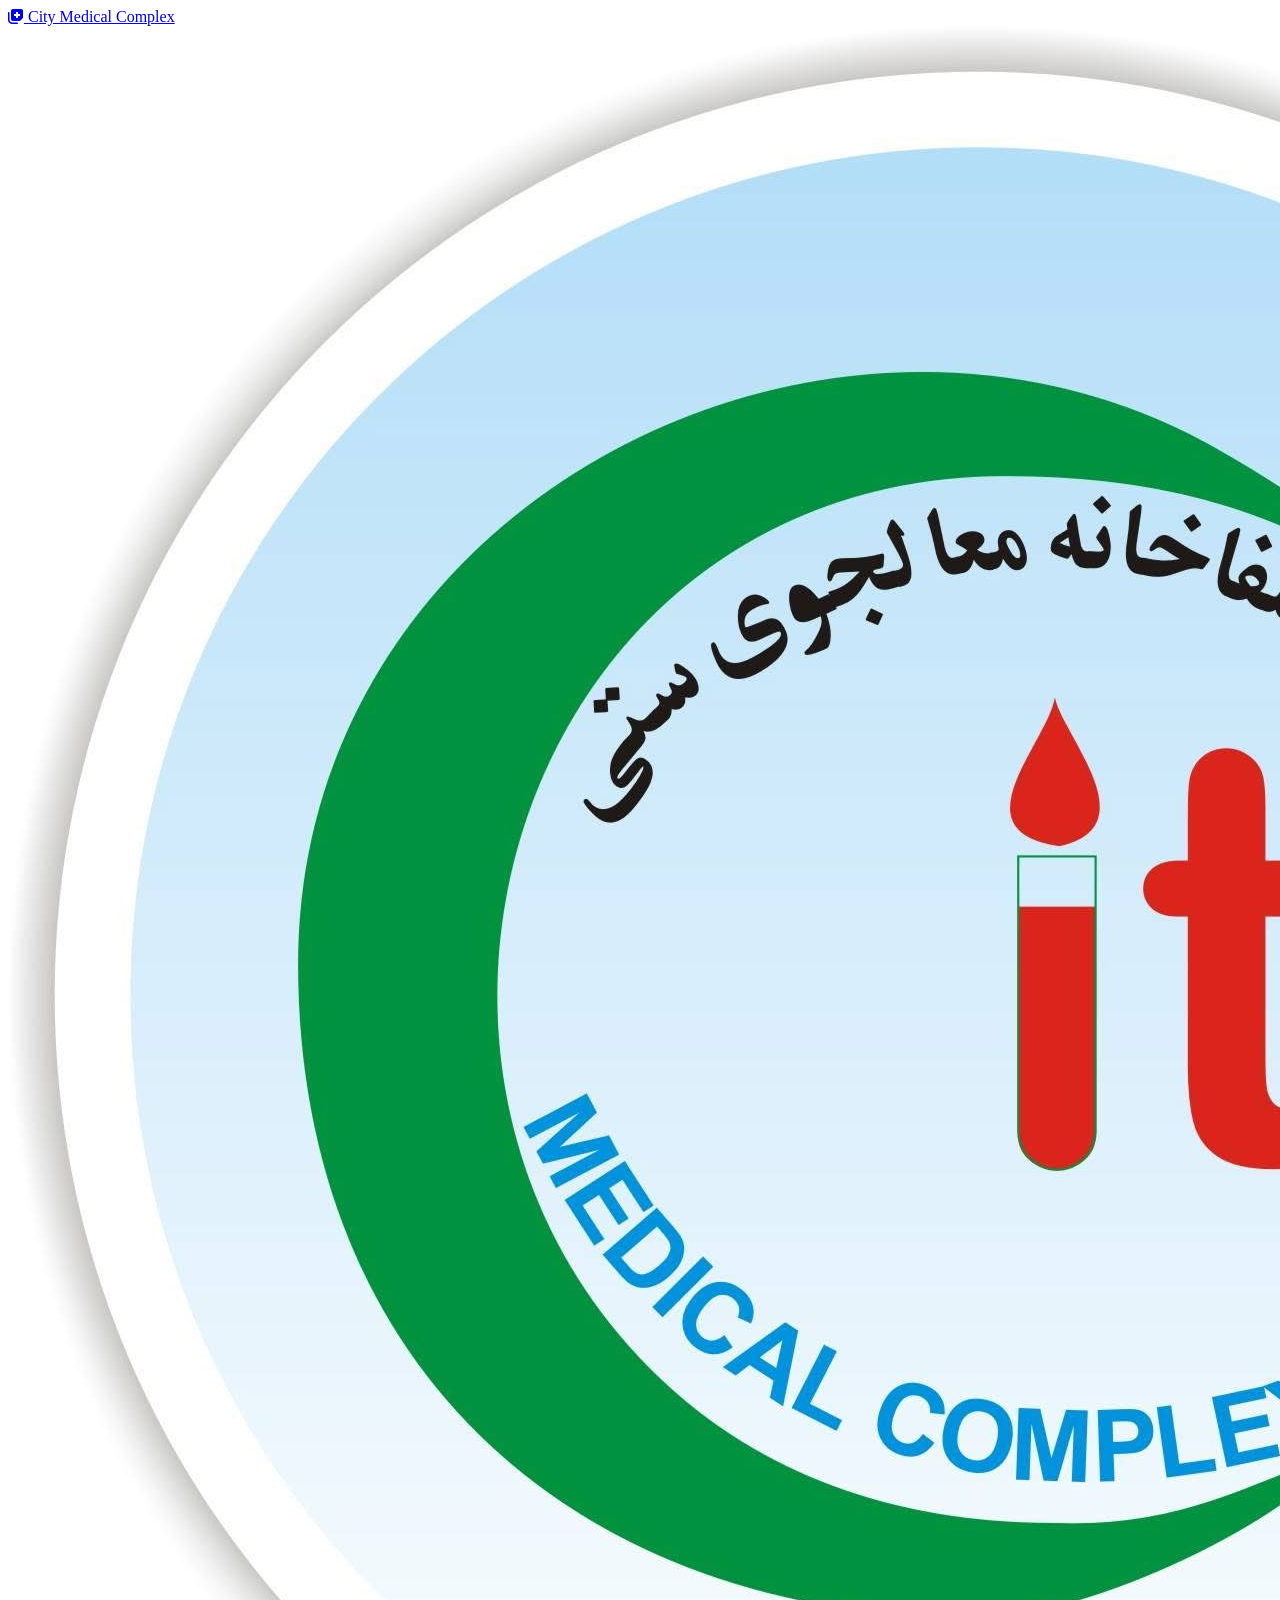
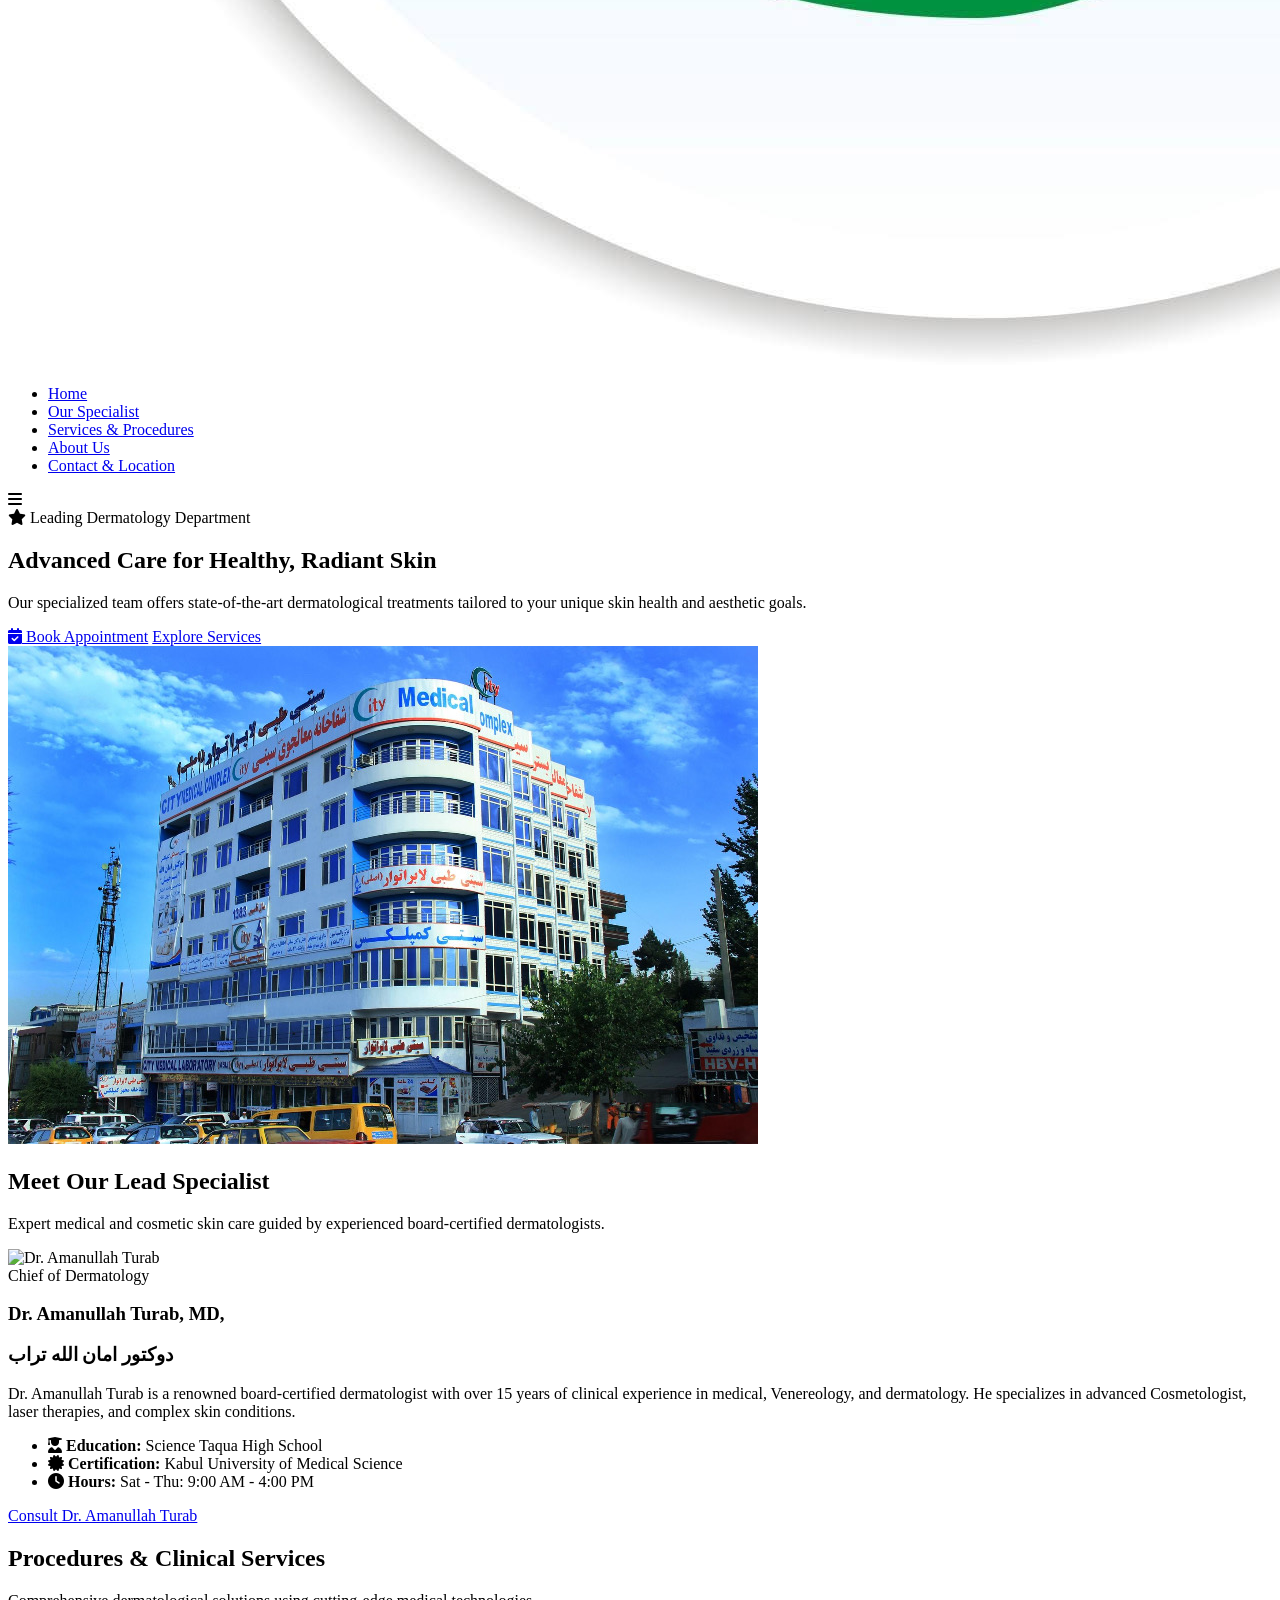
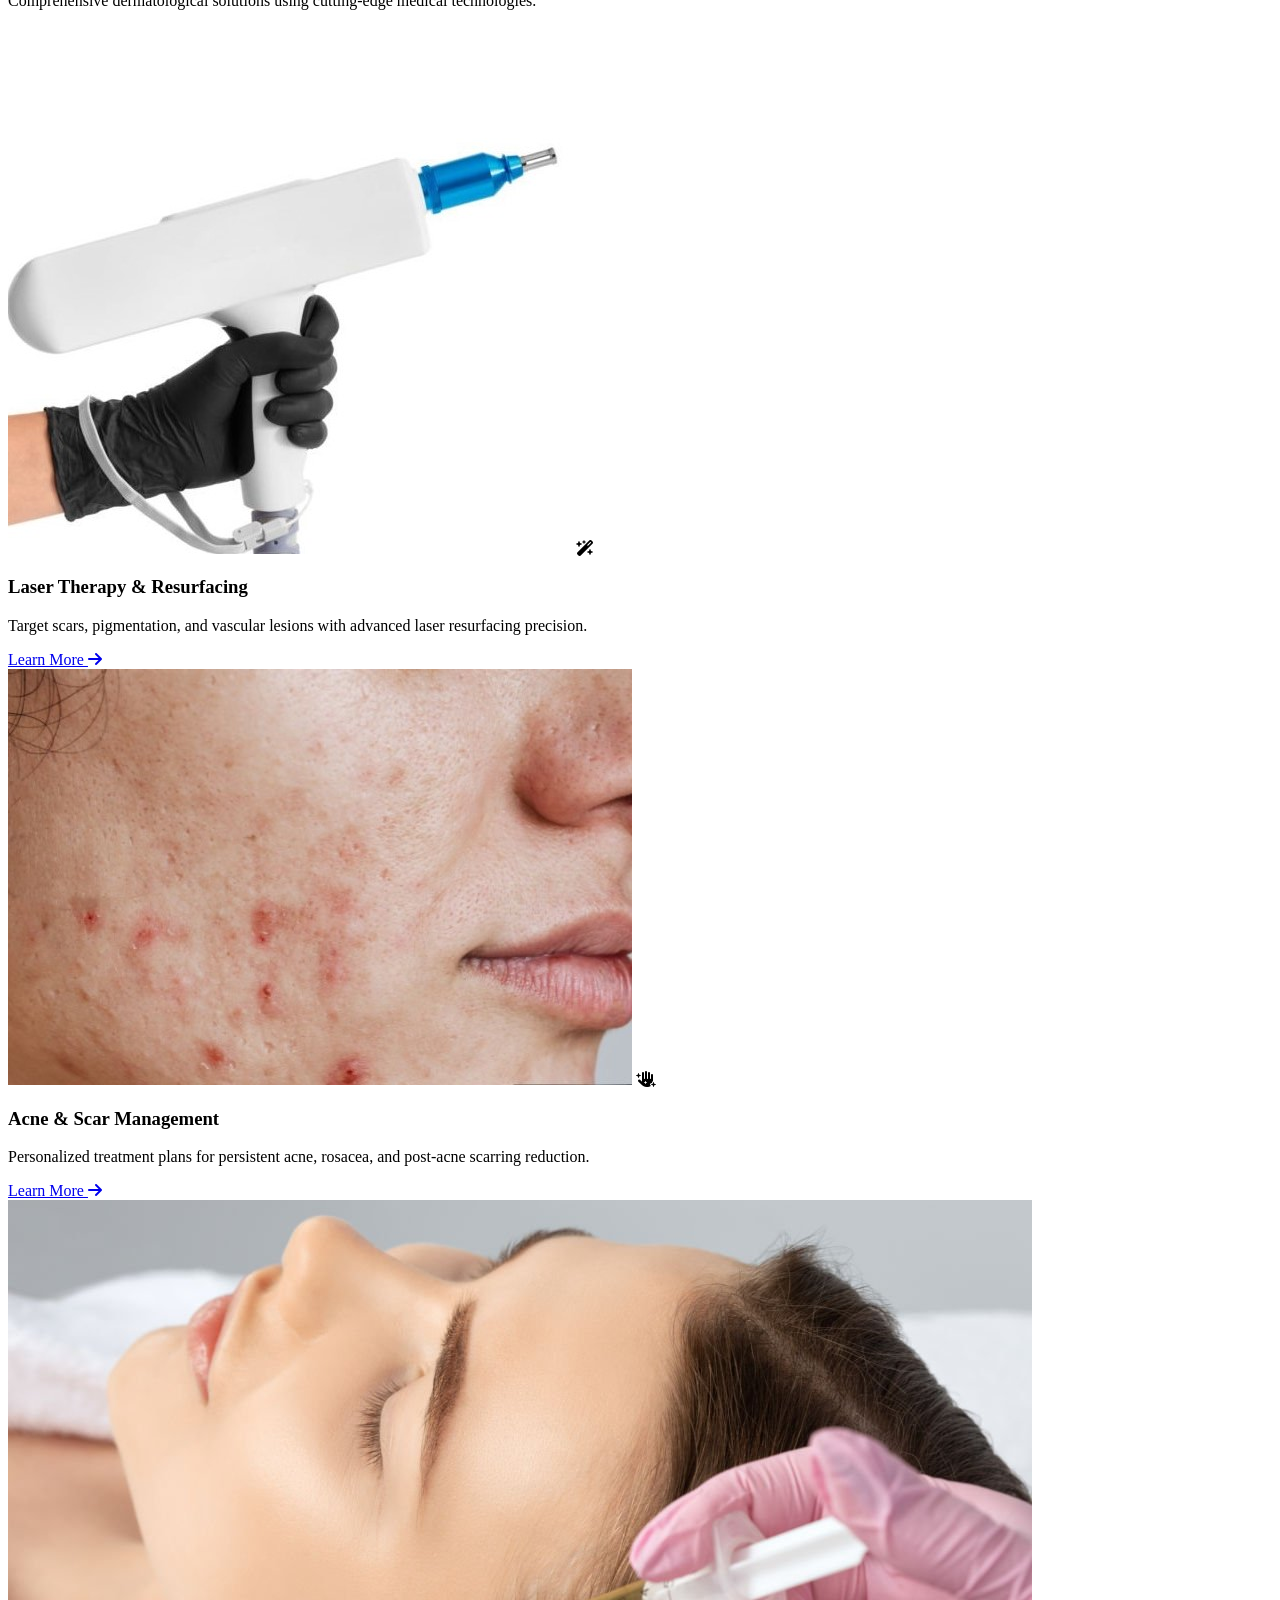
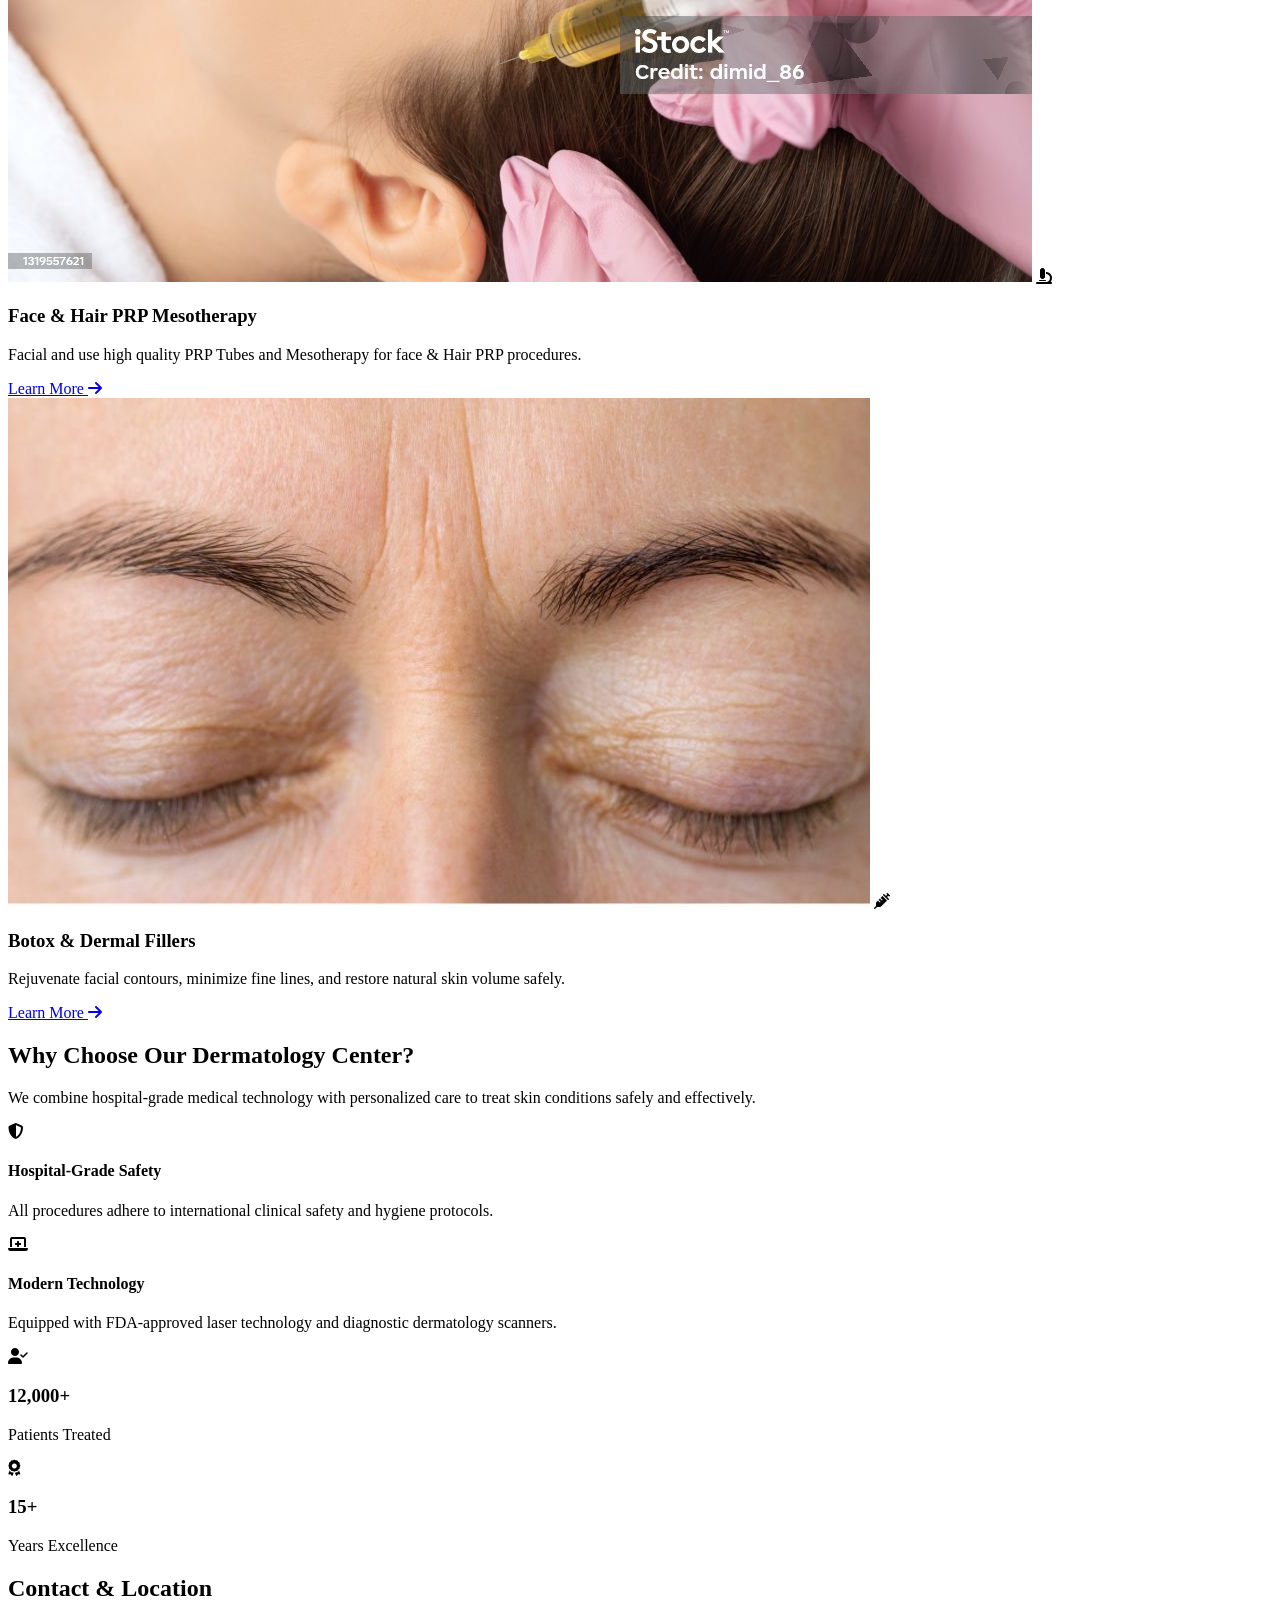
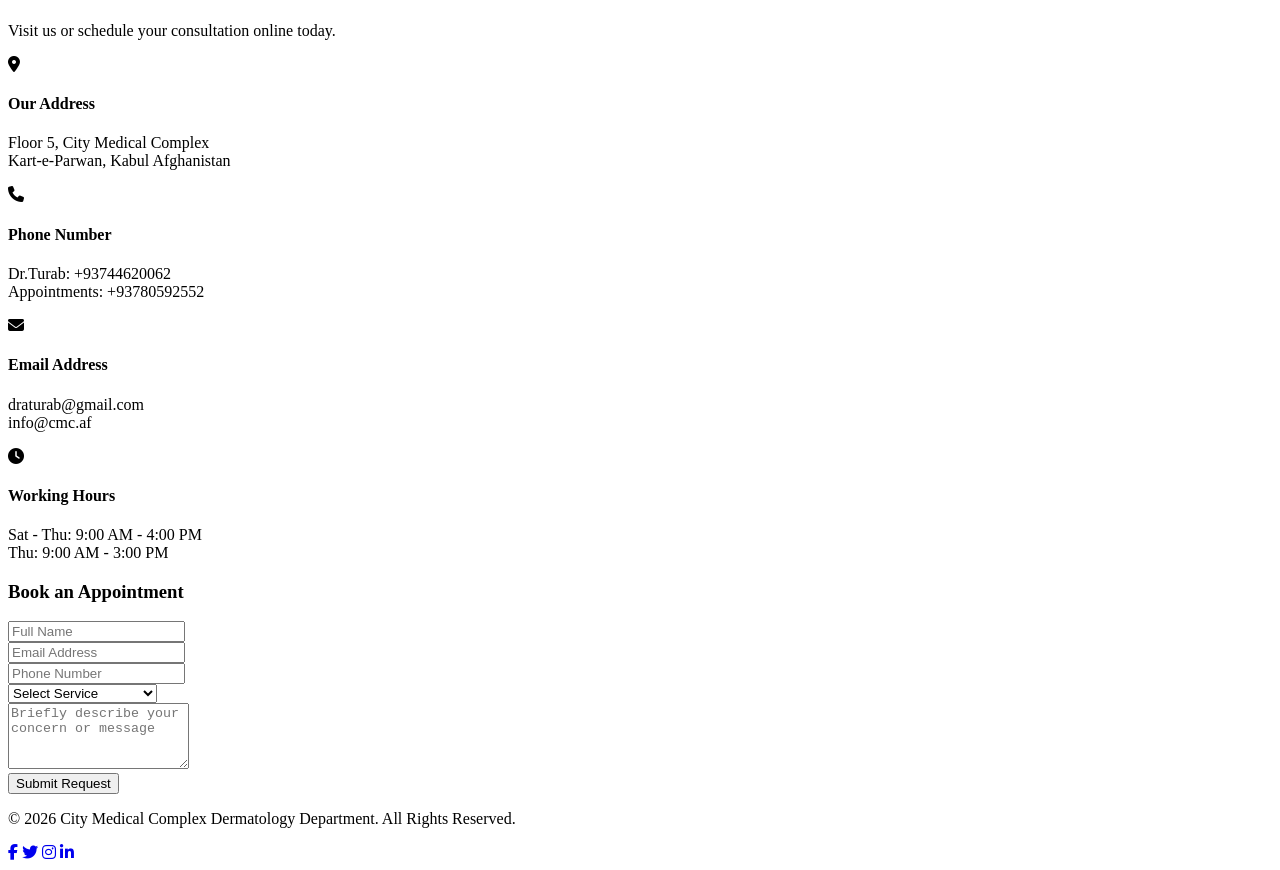
==== index.html @ 91db7a28 "Add files via upload" ====
<!DOCTYPE html>
<html lang="en">
<head>
    <meta charset="UTF-8">
    <meta name="viewport" content="width=device-width, initial-scale=1.0">
    <title>City Medical Complex Dermatology Department</title>
    <link rel="stylesheet" href="styles.css">
    <!-- FontAwesome Icons -->
    <link rel="stylesheet" href="https://cdnjs.cloudflare.com/ajax/libs/font-awesome/6.4.0/css/all.min.css">
</head>
<body>

    <!-- Header / Navigation -->
    <header class="header">
        <div class="container navbar">
            <a href="#home" class="logo">
                <i class="fa-solid fa-notes-medical"></i> City Medical <span>Complex</span>
            </a>
            <img class="logocity" src="IMG_6064.JPG" alt="City Medical Complex">
            <nav class="nav-menu" id="navMenu">
                <ul>
                    <li><a href="#home" class="active">Home</a></li>
                    <li><a href="#specialist">Our Specialist</a></li>
                    <li><a href="#services">Services & Procedures</a></li>
                    <li><a href="#about">About Us</a></li>
                    <li><a href="#contact">Contact & Location</a></li>
                </ul>
            </nav>
            <div class="hamburger" id="hamburger">
                <i class="fa-solid fa-bars"></i>
            </div>
        </div>
    </header>

    <!-- Home / Hero Section -->
    <section id="home" class="hero">
        <div class="container hero-container">
            <div class="hero-text">
                <span class="badge"><i class="fa-solid fa-star"></i> Leading Dermatology Department</span>
                <h1>Advanced Care for Healthy, Radiant Skin</h1>
                <p>Our specialized team offers state-of-the-art dermatological treatments tailored to your unique skin health and aesthetic goals.</p>
                <div class="hero-btns">
                    <a href="#contact" class="btn btn-primary"><i class="fa-solid fa-calendar-check"></i> Book Appointment</a>
                    <a href="#services" class="btn btn-secondary">Explore Services</a>
                </div>
            </div>
            <div class="hero-image">
                <img src="IMG_7577.JPG" alt="City Medical Complex">
            </div>
        </div>
    </section>

    <!-- Specialist Doctor Section -->
    <section id="specialist" class="specialist-section">
        <div class="container">
            <div class="section-title">
                <h2>Meet Our Lead Specialist</h2>
                <p>Expert medical and cosmetic skin care guided by experienced board-certified dermatologists.</p>
            </div>
            <div class="specialist-card">
                <div class="specialist-img">
                    <img src="@r07qxo  - R⤓Download 2.WEBP" alt="Dr. Amanullah Turab">
                </div>
                <div class="specialist-info">
                    <span class="spec-title">Chief of Dermatology</span>
                    <h3>Dr. Amanullah Turab, MD,</h3>
                    <h3>دوکتور امان الله تراب</h3>
                    <p class="bio">Dr. Amanullah Turab is a renowned board-certified dermatologist with over 15 years of clinical experience in medical, Venereology, and dermatology. He specializes in advanced Cosmetologist, laser therapies, and complex skin conditions.</p>
                    <ul class="spec-details">
                        <li><i class="fa-solid fa-user-graduate"></i> <strong>Education:</strong> Science Taqua High School</li>
                        <li><i class="fa-solid fa-certificate"></i> <strong>Certification:</strong> Kabul University of Medical Science </li>
                        <li><i class="fa-solid fa-clock"></i> <strong>Hours:</strong> Sat - Thu: 9:00 AM - 4:00 PM</li>
                    </ul>
                    <a href="#contact" class="btn btn-primary">Consult Dr. Amanullah Turab</a>
                </div>
            </div>
        </div>
    </section>

    <!-- Services & Procedures Section -->
    <section id="services" class="services-section">
        <div class="container">
            <div class="section-title">
                <h2>Procedures & Clinical Services</h2>
                <p>Comprehensive dermatological solutions using cutting-edge medical technologies.</p>
            </div>
            <div class="services-grid">
                
                <!-- Service Card 1 -->
                <div class="service-card">
                    <div class="service-img">
                        <img src="istockphoto-2102177233-1024x1024.jpg" alt="Laser Skin Therapy">
                        <span class="icon-tag"><i class="fa-solid fa-wand-magic-sparkles"></i></span>
                    </div>
                    <div class="service-content">
                        <h3>Laser Therapy & Resurfacing</h3>
                        <p>Target scars, pigmentation, and vascular lesions with advanced laser resurfacing precision.</p>
                        <a href="#contact" class="read-more">Learn More <i class="fa-solid fa-arrow-right"></i></a>
                    </div>
                </div>

                <!-- Service Card 2 -->
                <div class="service-card">
                    <div class="service-img">
                        <img src="istockphoto-1493956084-1024x1024.jpg" alt="Acne & Scar Treatment">
                        <span class="icon-tag"><i class="fa-solid fa-hand-sparkles"></i></span>
                    </div>
                    <div class="service-content">
                        <h3>Acne & Scar Management</h3>
                        <p>Personalized treatment plans for persistent acne, rosacea, and post-acne scarring reduction.</p>
                        <a href="#contact" class="read-more">Learn More <i class="fa-solid fa-arrow-right"></i></a>
                    </div>
                </div>

                <!-- Service Card 3 -->
                <div class="service-card">
                    <div class="service-img">
                        <img src="istockphoto-1319557621-1024x1024.jpg" alt="Face & Hair PRP">
                        <span class="icon-tag"><i class="fa-solid fa-microscope"></i></span>
                    </div>
                    <div class="service-content">
                        <h3>Face & Hair PRP Mesotherapy</h3>
                        <p>Facial and use high quality PRP Tubes and Mesotherapy for face & Hair PRP procedures.</p>
                        <a href="#contact" class="read-more">Learn More <i class="fa-solid fa-arrow-right"></i></a>
                    </div>
                </div>

                <!-- Service Card 4 -->
                <div class="service-card">
                    <div class="service-img">
                        <img src="istockphoto-1151514002-1024x1024.jpg" alt="Cosmetic Injectables">
                        <span class="icon-tag"><i class="fa-solid fa-syringe"></i></span>
                    </div>
                    <div class="service-content">
                        <h3>Botox & Dermal Fillers</h3>
                        <p>Rejuvenate facial contours, minimize fine lines, and restore natural skin volume safely.</p>
                        <a href="#contact" class="read-more">Learn More <i class="fa-solid fa-arrow-right"></i></a>
                    </div>
                </div>

            </div>
        </div>
    </section>

    <!-- About Section -->
    <section id="about" class="about-section">
        <div class="container about-container">
            <div class="about-text">
                <h2>Why Choose Our Dermatology Center?</h2>
                <p>We combine hospital-grade medical technology with personalized care to treat skin conditions safely and effectively.</p>
                <div class="features-list">
                    <div class="feature-item">
                        <div class="f-icon"><i class="fa-solid fa-shield-halved"></i></div>
                        <div>
                            <h4>Hospital-Grade Safety</h4>
                            <p>All procedures adhere to international clinical safety and hygiene protocols.</p>
                        </div>
                    </div>
                    <div class="feature-item">
                        <div class="f-icon"><i class="fa-solid fa-laptop-medical"></i></div>
                        <div>
                            <h4>Modern Technology</h4>
                            <p>Equipped with FDA-approved laser technology and diagnostic dermatology scanners.</p>
                        </div>
                    </div>
                </div>
            </div>
            <div class="about-stats">
                <div class="stat-box">
                    <i class="fa-solid fa-user-check"></i>
                    <h3>12,000+</h3>
                    <p>Patients Treated</p>
                </div>
                <div class="stat-box">
                    <i class="fa-solid fa-award"></i>
                    <h3>15+</h3>
                    <p>Years Excellence</p>
                </div>
            </div>
        </div>
    </section>

    <!-- Contact & Location Bar -->
    <section id="contact" class="contact-section">
        <div class="container">
            <div class="section-title">
                <h2>Contact & Location</h2>
                <p>Visit us or schedule your consultation online today.</p>
            </div>
            
            <div class="contact-wrapper">
                <!-- Contact Info Cards -->
                <div class="contact-info">
                    <div class="info-card">
                        <i class="fa-solid fa-location-dot"></i>
                        <div>
                            <h4>Our Address</h4>
                            <p>Floor 5, City Medical Complex<br>Kart-e-Parwan, Kabul Afghanistan</p>
                        </div>
                    </div>
                    
                    <div class="info-card">
                        <i class="fa-solid fa-phone"></i>
                        <div>
                            <h4>Phone Number</h4>
                            <p>Dr.Turab: +93744620062<br>Appointments: +93780592552</p>
                        </div>
                    </div>

                    <div class="info-card">
                        <i class="fa-solid fa-envelope"></i>
                        <div>
                            <h4>Email Address</h4>
                            <p>draturab@gmail.com<br>info@cmc.af</p>
                        </div>
                    </div>

                    <div class="info-card">
                        <i class="fa-solid fa-clock"></i>
                        <div>
                            <h4>Working Hours</h4>
                            <p>Sat - Thu: 9:00 AM - 4:00 PM<br>Thu: 9:00 AM - 3:00 PM</p>
                        </div>
                    </div>
                </div>

                <!-- Appointment Form -->
                <form class="contact-form" id="appointmentForm">
                    <h3>Book an Appointment</h3>
                    <div class="form-group">
                        <input type="text" placeholder="Full Name" required>
                    </div>
                    <div class="form-group">
                        <input type="email" placeholder="Email Address" required>
                    </div>
                    <div class="form-group">
                        <input type="tel" placeholder="Phone Number" required>
                    </div>
                    <div class="form-group">
                        <select required>
                            <option value="" disabled selected>Select Service</option>
                            <option>Laser Therapy</option>
                            <option>Acne Management</option>
                            <option>Face PRP Or Facial</option>
                            <option>Cosmetic Injectables</option>
                            <option>Hair PRP</option>
                            <option>General Dermatology</option>
                        </select>
                    </div>
                    <div class="form-group">
                        <textarea placeholder="Briefly describe your concern or message" rows="4"></textarea>
                    </div>
                    <button type="submit" class="btn btn-primary btn-block">Submit Request</button>
                </form>
            </div>
        </div>
    </section>

    <!-- Footer -->
    <footer class="footer">
        <div class="container footer-container">
            <p>&copy; 2026 City Medical Complex Dermatology Department. All Rights Reserved.</p>
            <div class="socials">
                <a href="#"><i class="fa-brands fa-facebook-f"></i></a>
                <a href="#"><i class="fa-brands fa-twitter"></i></a>
                <a href="#"><i class="fa-brands fa-instagram"></i></a>
                <a href="#"><i class="fa-brands fa-linkedin-in"></i></a>
            </div>
        </div>
    </footer>

    <script src="script.js"></script>
</body>
</html>
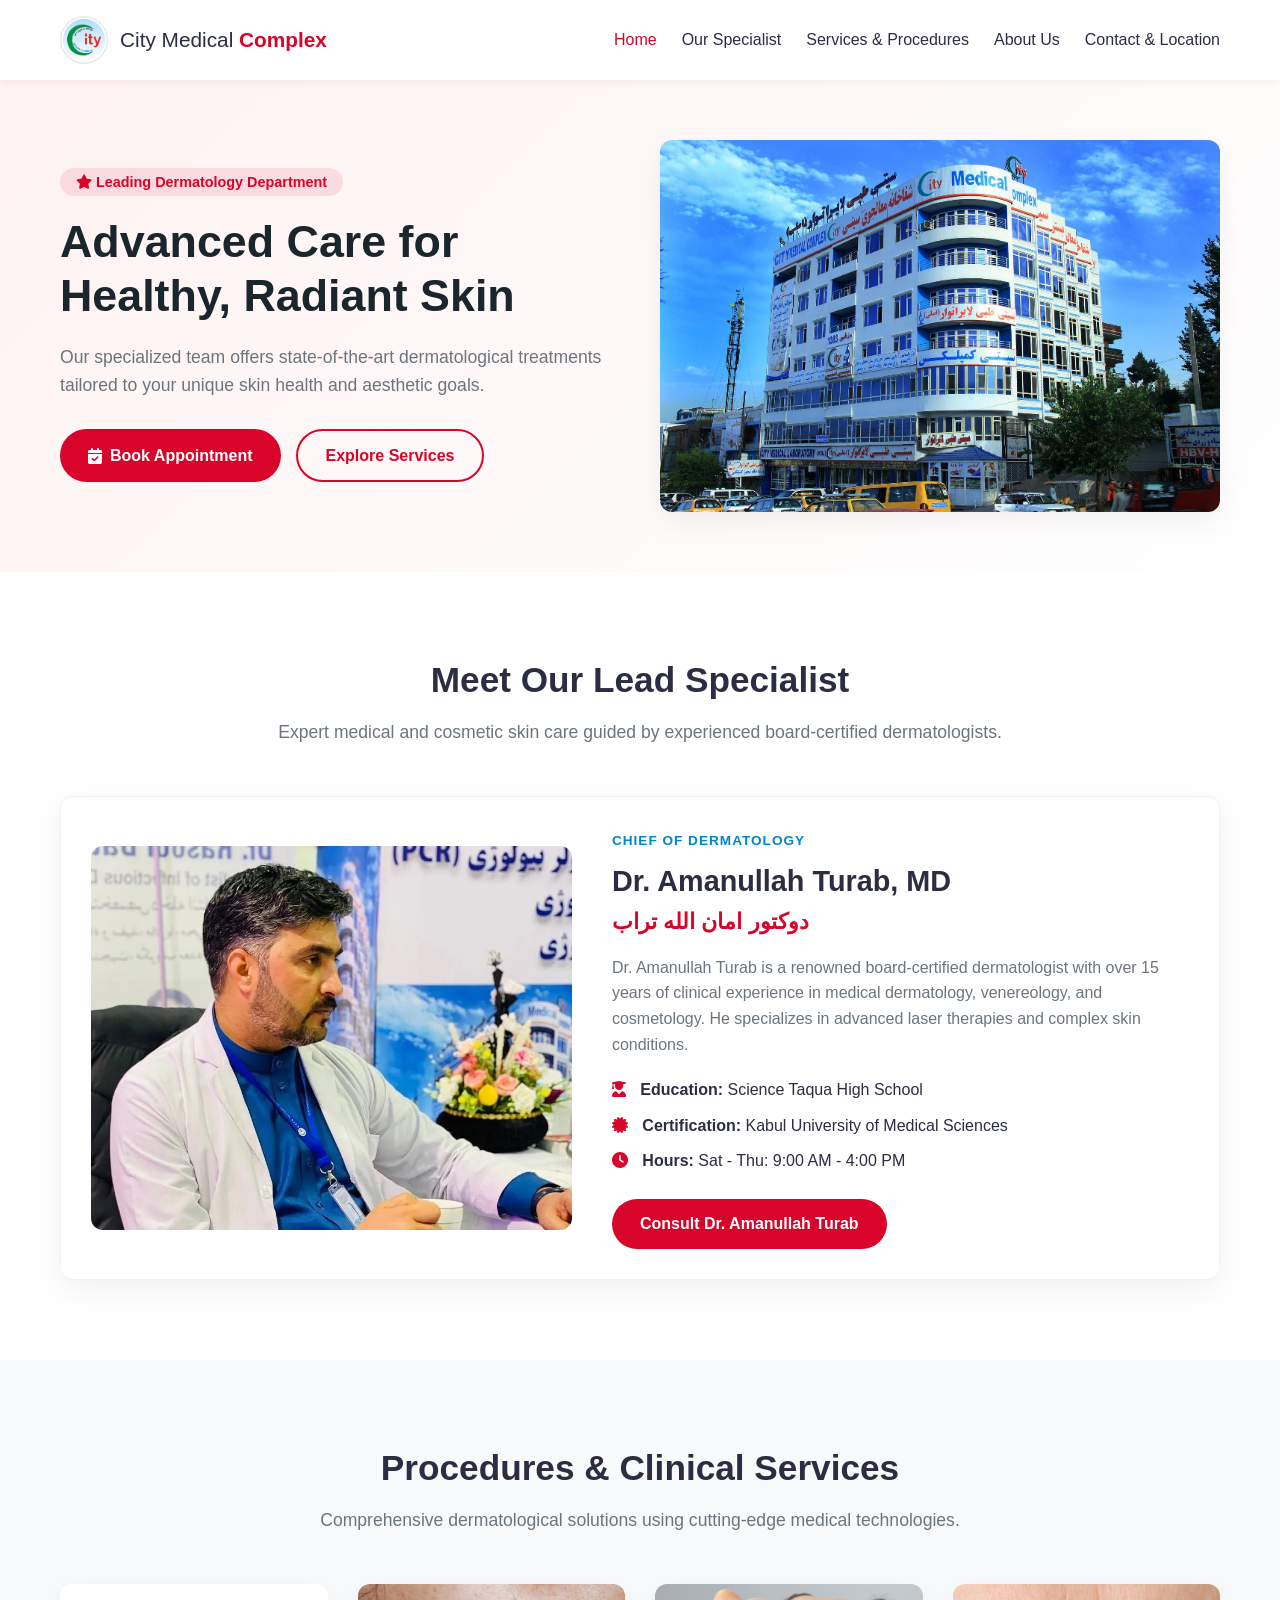
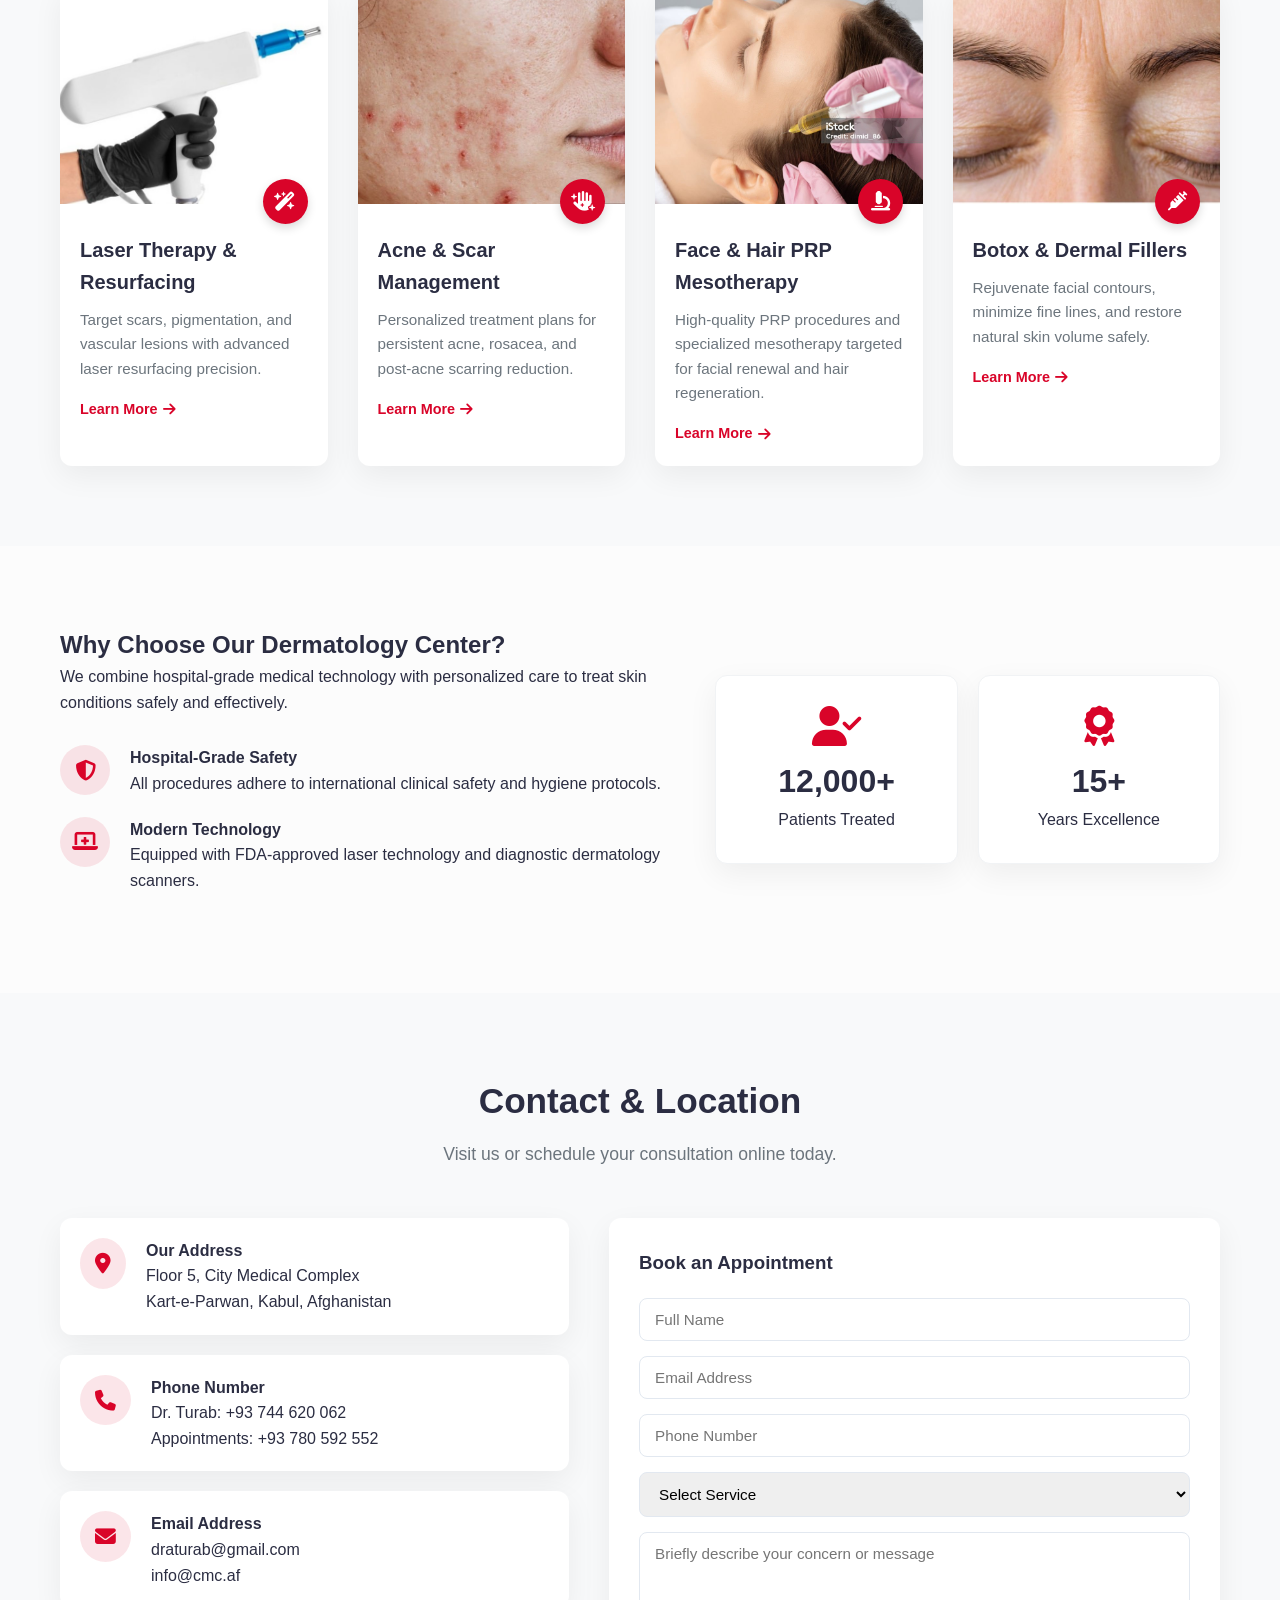
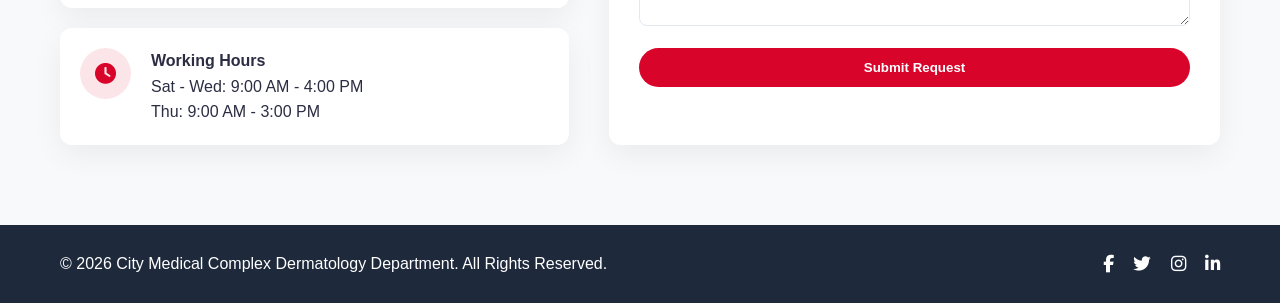
==== commit dbcf0d72: "Add files via upload" ====
--- a/index.html
+++ b/index.html
@@ -14,9 +14,10 @@
     <header class="header">
         <div class="container navbar">
             <a href="#home" class="logo">
-                <i class="fa-solid fa-notes-medical"></i> City Medical <span>Complex</span>
+                <img class="logocity" src="IMG_6064.JPG" alt="City Medical Complex Logo">
+                <span>City Medical <strong>Complex</strong></span>
             </a>
-            <img class="logocity" src="IMG_6064.JPG" alt="City Medical Complex">
+            
             <nav class="nav-menu" id="navMenu">
                 <ul>
                     <li><a href="#home" class="active">Home</a></li>
@@ -45,7 +46,7 @@
                 </div>
             </div>
             <div class="hero-image">
-                <img src="IMG_7577.JPG" alt="City Medical Complex">
+                <img src="IMG_7577.JPG" alt="City Medical Complex Building">
             </div>
         </div>
     </section>
@@ -59,16 +60,16 @@
             </div>
             <div class="specialist-card">
                 <div class="specialist-img">
-                    <img src="@r07qxo  - R⤓Download 2.WEBP" alt="Dr. Amanullah Turab">
+                    <img src="@r07qxo  - R⤓Download 2.jpg" alt="Dr. Amanullah Turab">
                 </div>
                 <div class="specialist-info">
                     <span class="spec-title">Chief of Dermatology</span>
-                    <h3>Dr. Amanullah Turab, MD,</h3>
-                    <h3>دوکتور امان الله تراب</h3>
-                    <p class="bio">Dr. Amanullah Turab is a renowned board-certified dermatologist with over 15 years of clinical experience in medical, Venereology, and dermatology. He specializes in advanced Cosmetologist, laser therapies, and complex skin conditions.</p>
+                    <h3>Dr. Amanullah Turab, MD</h3>
+                    <h4 class="bilingual-name">دوکتور امان الله تراب</h4>
+                    <p class="bio">Dr. Amanullah Turab is a renowned board-certified dermatologist with over 15 years of clinical experience in medical dermatology, venereology, and cosmetology. He specializes in advanced laser therapies and complex skin conditions.</p>
                     <ul class="spec-details">
                         <li><i class="fa-solid fa-user-graduate"></i> <strong>Education:</strong> Science Taqua High School</li>
-                        <li><i class="fa-solid fa-certificate"></i> <strong>Certification:</strong> Kabul University of Medical Science </li>
+                        <li><i class="fa-solid fa-certificate"></i> <strong>Certification:</strong> Kabul University of Medical Sciences</li>
                         <li><i class="fa-solid fa-clock"></i> <strong>Hours:</strong> Sat - Thu: 9:00 AM - 4:00 PM</li>
                     </ul>
                     <a href="#contact" class="btn btn-primary">Consult Dr. Amanullah Turab</a>
@@ -120,7 +121,7 @@
                     </div>
                     <div class="service-content">
                         <h3>Face & Hair PRP Mesotherapy</h3>
-                        <p>Facial and use high quality PRP Tubes and Mesotherapy for face & Hair PRP procedures.</p>
+                        <p>High-quality PRP procedures and specialized mesotherapy targeted for facial renewal and hair regeneration.</p>
                         <a href="#contact" class="read-more">Learn More <i class="fa-solid fa-arrow-right"></i></a>
                     </div>
                 </div>
@@ -180,7 +181,7 @@
         </div>
     </section>
 
-    <!-- Contact & Location Bar -->
+    <!-- Contact & Location Section -->
     <section id="contact" class="contact-section">
         <div class="container">
             <div class="section-title">
@@ -195,7 +196,7 @@
                         <i class="fa-solid fa-location-dot"></i>
                         <div>
                             <h4>Our Address</h4>
-                            <p>Floor 5, City Medical Complex<br>Kart-e-Parwan, Kabul Afghanistan</p>
+                            <p>Floor 5, City Medical Complex<br>Kart-e-Parwan, Kabul, Afghanistan</p>
                         </div>
                     </div>
                     
@@ -203,7 +204,7 @@
                         <i class="fa-solid fa-phone"></i>
                         <div>
                             <h4>Phone Number</h4>
-                            <p>Dr.Turab: +93744620062<br>Appointments: +93780592552</p>
+                            <p>Dr. Turab: +93 744 620 062<br>Appointments: +93 780 592 552</p>
                         </div>
                     </div>
 
@@ -219,7 +220,7 @@
                         <i class="fa-solid fa-clock"></i>
                         <div>
                             <h4>Working Hours</h4>
-                            <p>Sat - Thu: 9:00 AM - 4:00 PM<br>Thu: 9:00 AM - 3:00 PM</p>
+                            <p>Sat - Wed: 9:00 AM - 4:00 PM<br>Thu: 9:00 AM - 3:00 PM</p>
                         </div>
                     </div>
                 </div>
@@ -241,7 +242,7 @@
                             <option value="" disabled selected>Select Service</option>
                             <option>Laser Therapy</option>
                             <option>Acne Management</option>
-                            <option>Face PRP Or Facial</option>
+                            <option>Face PRP / Facial</option>
                             <option>Cosmetic Injectables</option>
                             <option>Hair PRP</option>
                             <option>General Dermatology</option>
--- a/styles.css
+++ b/styles.css
@@ -0,0 +1,556 @@
+/* Reset & Base Styles */
+* {
+    margin: 0;
+    padding: 0;
+    box-sizing: border-box;
+    font-family: 'Segoe UI', Tahoma, Geneva, Verdana, sans-serif;
+}
+
+:root {
+    --primary-color: #d90429; /* Refined Medical Red */
+    --primary-dark: #9b001c;
+    --secondary-color: #f8f9fa;
+    --accent-color: #0284c7;
+    --text-color: #2b2d42;
+    --text-light: #6c757d;
+    --white: #ffffff;
+    --shadow: 0 10px 30px rgba(0,0,0,0.06);
+    --border-radius: 12px;
+}
+
+html {
+    scroll-behavior: smooth;
+}
+
+body {
+    color: var(--text-color);
+    line-height: 1.6;
+    background-color: #fcfcfc;
+}
+
+.container {
+    max-width: 1200px;
+    margin: 0 auto;
+    padding: 0 20px;
+}
+
+img {
+    max-width: 100%;
+    height: auto;
+    display: block;
+    border-radius: var(--border-radius);
+}
+
+/* Buttons */
+.btn {
+    display: inline-flex;
+    align-items: center;
+    justify-content: center;
+    gap: 8px;
+    padding: 12px 28px;
+    border-radius: 30px;
+    text-decoration: none;
+    font-weight: 600;
+    transition: all 0.3s ease;
+    cursor: pointer;
+    border: none;
+}
+
+.btn-primary {
+    background-color: var(--primary-color);
+    color: var(--white);
+}
+
+.btn-primary:hover {
+    background-color: var(--primary-dark);
+    box-shadow: 0 5px 15px rgba(217, 4, 41, 0.3);
+}
+
+.btn-secondary {
+    background-color: transparent;
+    color: var(--primary-color);
+    border: 2px solid var(--primary-color);
+}
+
+.btn-secondary:hover {
+    background-color: var(--primary-color);
+    color: var(--white);
+}
+
+.btn-block {
+    width: 100%;
+}
+
+/* Section Styling */
+section {
+    padding: 80px 0;
+}
+
+.section-title {
+    text-align: center;
+    margin-bottom: 50px;
+}
+
+.section-title h2 {
+    font-size: 2.2rem;
+    color: var(--text-color);
+    margin-bottom: 10px;
+}
+
+.section-title p {
+    color: var(--text-light);
+    font-size: 1.1rem;
+}
+
+/* Header & Nav */
+.header {
+    background: var(--white);
+    position: sticky;
+    top: 0;
+    z-index: 1000;
+    box-shadow: 0 2px 10px rgba(0,0,0,0.05);
+}
+
+.navbar {
+    display: flex;
+    justify-content: space-between;
+    align-items: center;
+    height: 80px;
+}
+
+/* Aligned Logo with Image before Text */
+.logo {
+    display: flex;
+    align-items: center;
+    gap: 12px;
+    font-size: 1.3rem;
+    font-weight: 700;
+    color: var(--primary-color);
+    text-decoration: none;
+}
+
+.logocity {
+    height: 48px;
+    width: 48px;
+    object-fit: contain;
+    border-radius: 6px;
+}
+
+.logo span {
+    color: var(--text-color);
+    font-weight: 400;
+}
+
+.logo strong {
+    color: var(--primary-color);
+    font-weight: 700;
+}
+
+.nav-menu ul {
+    display: flex;
+    list-style: none;
+    gap: 25px;
+}
+
+.nav-menu a {
+    text-decoration: none;
+    color: var(--text-color);
+    font-weight: 500;
+    transition: color 0.3s;
+}
+
+.nav-menu a:hover,
+.nav-menu a.active {
+    color: var(--primary-color);
+}
+
+.hamburger {
+    display: none;
+    font-size: 1.5rem;
+    cursor: pointer;
+}
+
+/* Hero Section */
+.hero {
+    background: linear-gradient(135deg, #fef2f2 0%, #ffffff 100%);
+    padding: 60px 0;
+}
+
+.hero-container {
+    display: grid;
+    grid-template-columns: 1fr 1fr;
+    gap: 40px;
+    align-items: center;
+}
+
+.badge {
+    background-color: rgba(217, 4, 41, 0.1);
+    color: var(--primary-color);
+    padding: 6px 16px;
+    border-radius: 20px;
+    font-size: 0.9rem;
+    font-weight: 600;
+}
+
+.hero-text h1 {
+    font-size: 2.8rem;
+    line-height: 1.2;
+    margin: 20px 0;
+    color: #1a252c;
+}
+
+.hero-text p {
+    color: var(--text-light);
+    font-size: 1.1rem;
+    margin-bottom: 30px;
+}
+
+.hero-btns {
+    display: flex;
+    gap: 15px;
+}
+
+.hero-image img {
+    width: 100%;
+    max-height: 420px;
+    object-fit: cover;
+    box-shadow: var(--shadow);
+}
+
+/* Specialist Section */
+.specialist-section {
+    background-color: var(--white);
+}
+
+.specialist-card {
+    display: grid;
+    grid-template-columns: 1fr 1.2fr;
+    gap: 40px;
+    background-color: #ffffff;
+    border: 1px solid #f1f3f5;
+    border-radius: var(--border-radius);
+    padding: 30px;
+    box-shadow: var(--shadow);
+    align-items: center;
+}
+
+.specialist-img img {
+    width: 100%;
+    max-height: 400px;
+    object-fit: cover;
+    border-radius: var(--border-radius);
+}
+
+.specialist-info .spec-title {
+    color: var(--accent-color);
+    font-weight: 600;
+    text-transform: uppercase;
+    font-size: 0.85rem;
+    letter-spacing: 1px;
+}
+
+.specialist-info h3 {
+    font-size: 1.8rem;
+    margin-top: 5px;
+}
+
+.bilingual-name {
+    font-size: 1.4rem;
+    color: var(--primary-color);
+    margin-bottom: 15px;
+    font-weight: 600;
+}
+
+.specialist-info .bio {
+    color: var(--text-light);
+    margin-bottom: 20px;
+}
+
+.spec-details {
+    list-style: none;
+    margin-bottom: 25px;
+}
+
+.spec-details li {
+    margin-bottom: 10px;
+    color: var(--text-color);
+}
+
+.spec-details i {
+    color: var(--primary-color);
+    margin-right: 10px;
+}
+
+/* Services Section */
+.services-section {
+    background-color: var(--secondary-color);
+}
+
+.services-grid {
+    display: grid;
+    grid-template-columns: repeat(auto-fit, minmax(260px, 1fr));
+    gap: 30px;
+}
+
+.service-card {
+    background: var(--white);
+    border-radius: var(--border-radius);
+    overflow: hidden;
+    box-shadow: var(--shadow);
+    transition: transform 0.3s ease;
+}
+
+.service-card:hover {
+    transform: translateY(-8px);
+}
+
+.service-img {
+    position: relative;
+    height: 220px;
+}
+
+.service-img img {
+    width: 100%;
+    height: 100%;
+    object-fit: cover;
+    border-radius: 0;
+}
+
+.icon-tag {
+    position: absolute;
+    bottom: -20px;
+    right: 20px;
+    background: var(--primary-color);
+    color: var(--white);
+    width: 45px;
+    height: 45px;
+    border-radius: 50%;
+    display: flex;
+    justify-content: center;
+    align-items: center;
+    font-size: 1.2rem;
+    box-shadow: 0 4px 10px rgba(0,0,0,0.15);
+}
+
+.service-content {
+    padding: 30px 20px 20px;
+}
+
+.service-content h3 {
+    font-size: 1.25rem;
+    margin-bottom: 10px;
+}
+
+.service-content p {
+    color: var(--text-light);
+    font-size: 0.95rem;
+    margin-bottom: 15px;
+}
+
+.read-more {
+    color: var(--primary-color);
+    text-decoration: none;
+    font-weight: 600;
+    font-size: 0.9rem;
+    display: inline-flex;
+    align-items: center;
+    gap: 5px;
+}
+
+/* About Section */
+.about-container {
+    display: grid;
+    grid-template-columns: 1.2fr 1fr;
+    gap: 50px;
+    align-items: center;
+}
+
+.features-list {
+    margin-top: 30px;
+}
+
+.feature-item {
+    display: flex;
+    gap: 20px;
+    margin-bottom: 20px;
+}
+
+.f-icon {
+    background: rgba(217, 4, 41, 0.1);
+    color: var(--primary-color);
+    width: 50px;
+    height: 50px;
+    border-radius: 50%;
+    display: flex;
+    justify-content: center;
+    align-items: center;
+    font-size: 1.3rem;
+    flex-shrink: 0;
+}
+
+.about-stats {
+    display: grid;
+    grid-template-columns: 1fr 1fr;
+    gap: 20px;
+}
+
+.stat-box {
+    background: var(--white);
+    padding: 30px;
+    border-radius: var(--border-radius);
+    text-align: center;
+    box-shadow: var(--shadow);
+    border: 1px solid #f1f3f5;
+}
+
+.stat-box i {
+    font-size: 2.5rem;
+    color: var(--primary-color);
+    margin-bottom: 10px;
+}
+
+.stat-box h3 {
+    font-size: 2rem;
+}
+
+/* Contact Section */
+.contact-section {
+    background-color: var(--secondary-color);
+}
+
+.contact-wrapper {
+    display: grid;
+    grid-template-columns: 1fr 1.2fr;
+    gap: 40px;
+}
+
+.contact-info {
+    display: flex;
+    flex-direction: column;
+    gap: 20px;
+}
+
+.info-card {
+    display: flex;
+    align-items: flex-start;
+    gap: 20px;
+    background: var(--white);
+    padding: 20px;
+    border-radius: var(--border-radius);
+    box-shadow: var(--shadow);
+}
+
+.info-card i {
+    font-size: 1.3rem;
+    color: var(--primary-color);
+    background: rgba(217, 4, 41, 0.1);
+    padding: 15px;
+    border-radius: 50%;
+}
+
+.contact-form {
+    background: var(--white);
+    padding: 30px;
+    border-radius: var(--border-radius);
+    box-shadow: var(--shadow);
+}
+
+.contact-form h3 {
+    margin-bottom: 20px;
+    color: var(--text-color);
+}
+
+.form-group {
+    margin-bottom: 15px;
+}
+
+.form-group input,
+.form-group select,
+.form-group textarea {
+    width: 100%;
+    padding: 12px 15px;
+    border: 1px solid #e2e8f0;
+    border-radius: 8px;
+    outline: none;
+    font-size: 0.95rem;
+}
+
+.form-group input:focus,
+.form-group select:focus,
+.form-group textarea:focus {
+    border-color: var(--primary-color);
+}
+
+/* Footer */
+.footer {
+    background: #1e293b;
+    color: var(--white);
+    padding: 25px 0;
+}
+
+.footer-container {
+    display: flex;
+    justify-content: space-between;
+    align-items: center;
+}
+
+.socials a {
+    color: var(--white);
+    margin-left: 15px;
+    font-size: 1.1rem;
+    transition: color 0.3s;
+}
+
+.socials a:hover {
+    color: var(--primary-color);
+}
+
+/* Responsive Layout Optimizations */
+@media (max-width: 992px) {
+    .hero-container,
+    .specialist-card,
+    .about-container,
+    .contact-wrapper {
+        grid-template-columns: 1fr;
+    }
+}
+
+@media (max-width: 768px) {
+    .hamburger {
+        display: block;
+    }
+
+    .nav-menu {
+        position: absolute;
+        top: 80px;
+        left: -100%;
+        width: 100%;
+        background: var(--white);
+        box-shadow: 0 5px 10px rgba(0,0,0,0.1);
+        transition: 0.3s ease;
+    }
+
+    .nav-menu.active {
+        left: 0;
+    }
+
+    .nav-menu ul {
+        flex-direction: column;
+        padding: 20px;
+        text-align: center;
+    }
+
+    .hero-text h1 {
+        font-size: 2.2rem;
+    }
+
+    .hero-btns {
+        flex-direction: column;
+    }
+
+    .footer-container {
+        flex-direction: column;
+        gap: 15px;
+        text-align: center;
+    }
+}
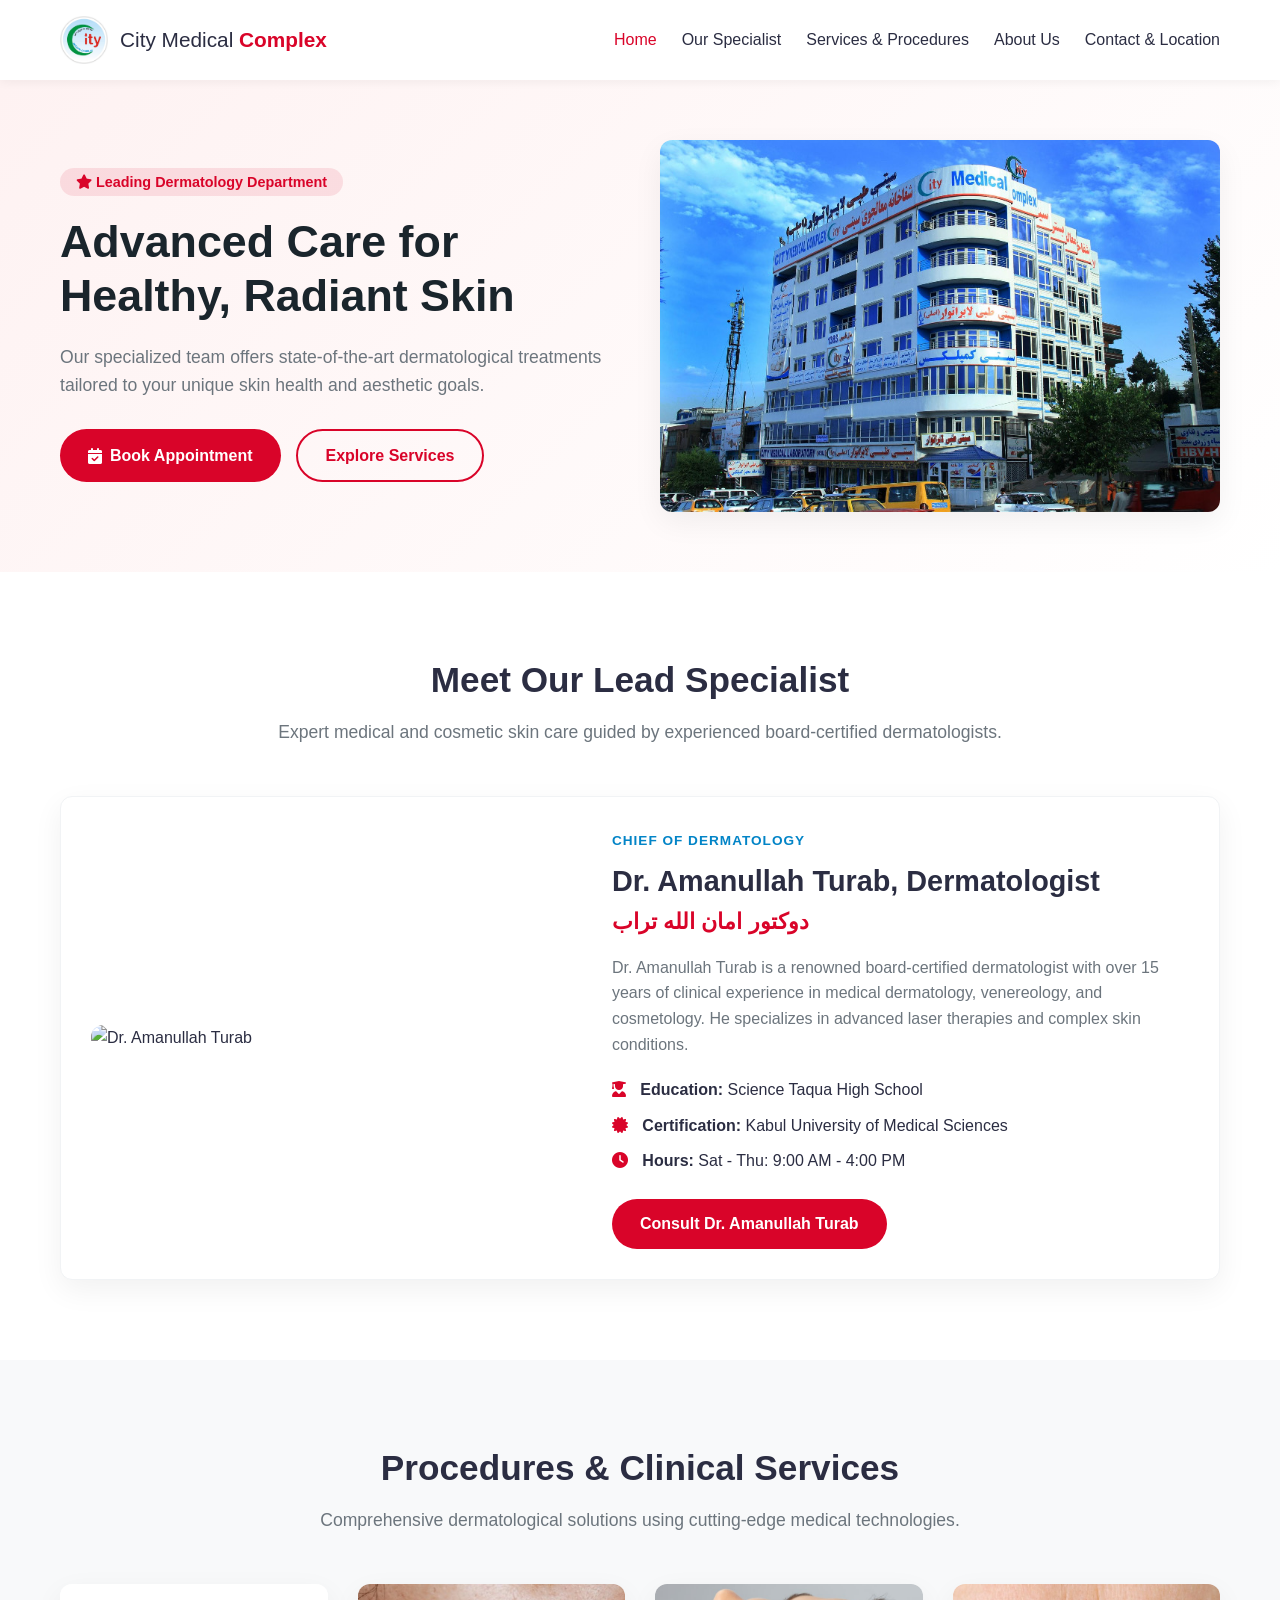
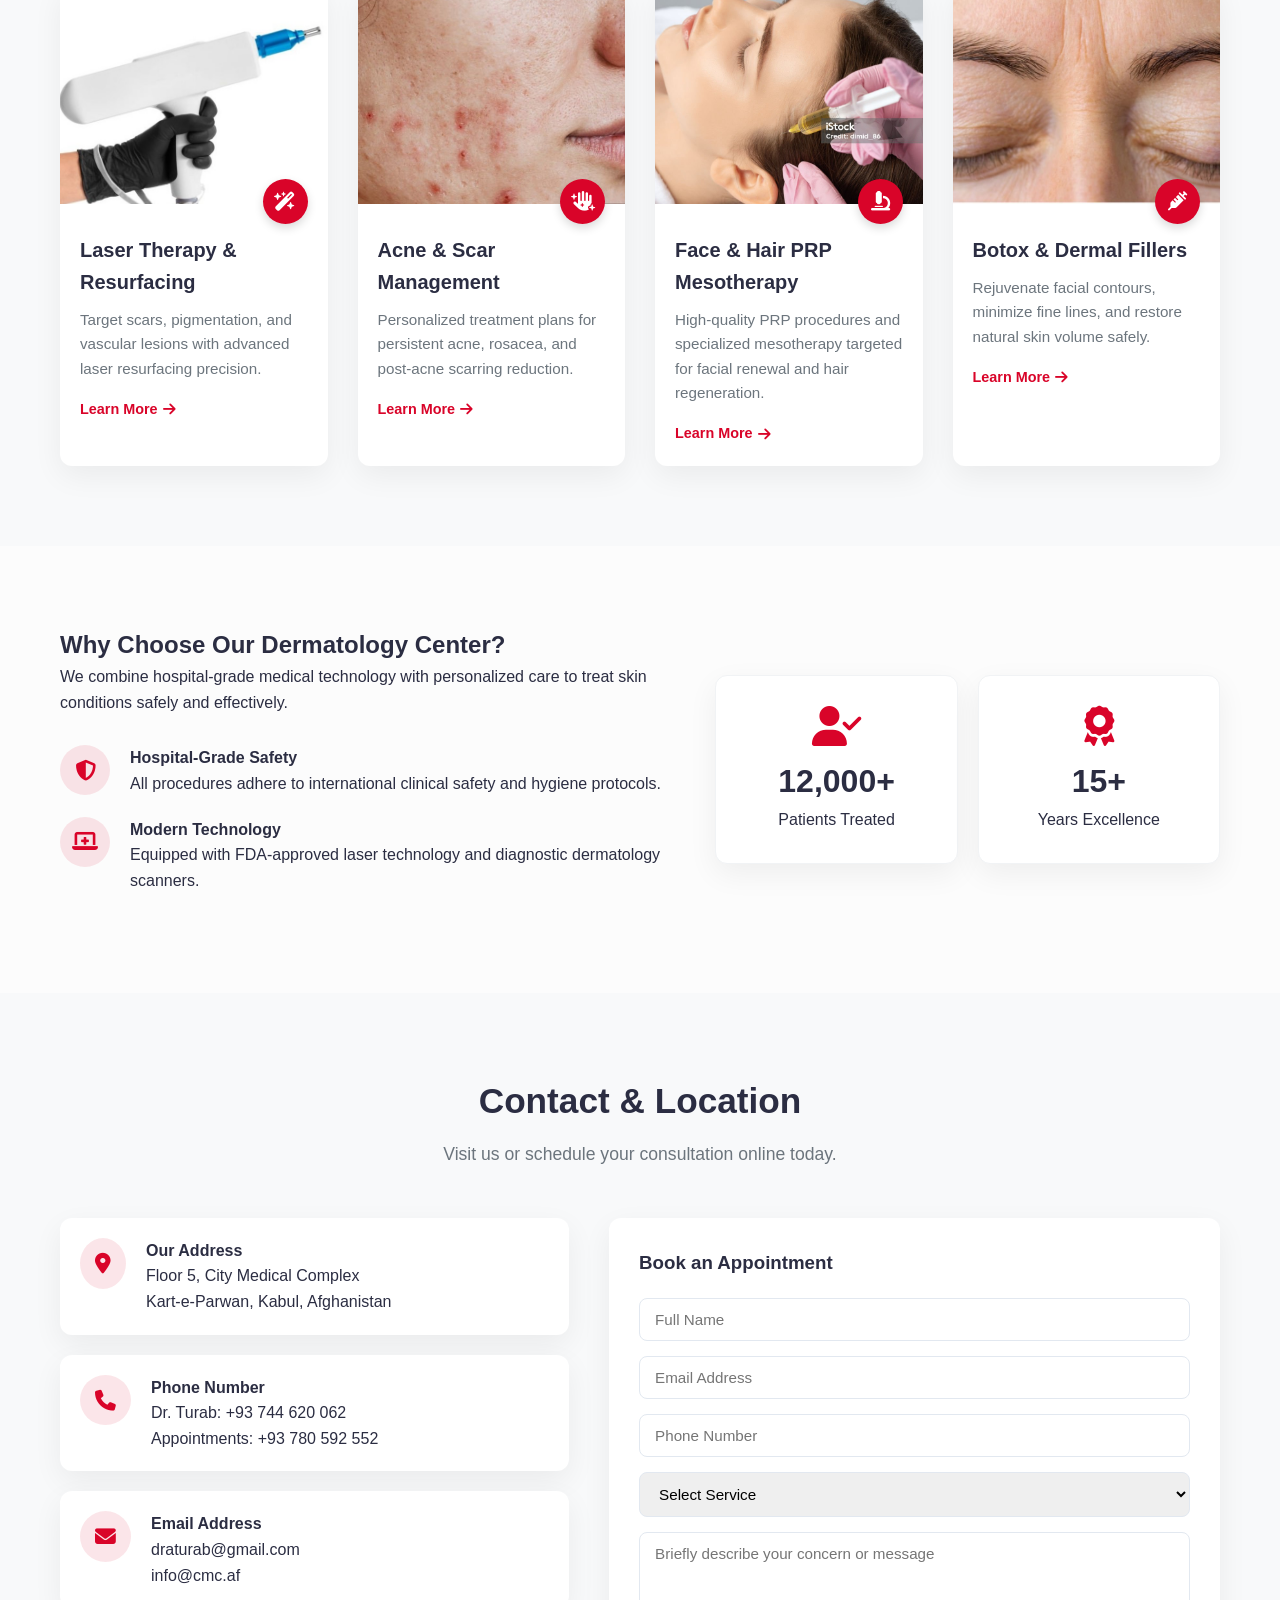
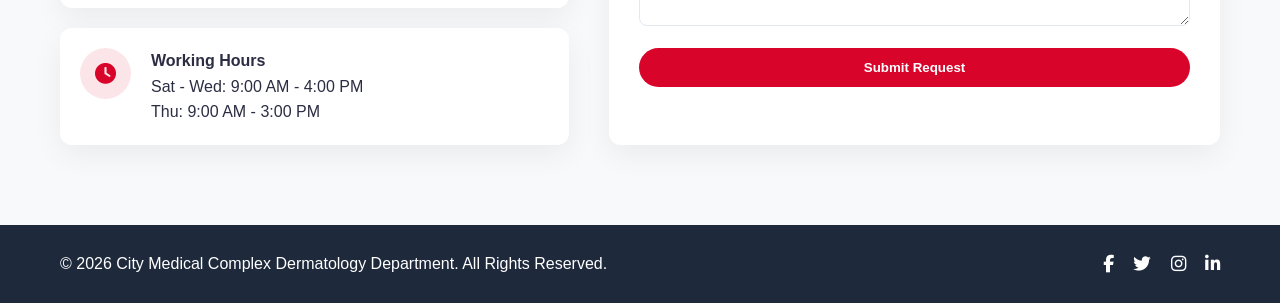
==== commit a8e9e2e1: "Add files via upload" ====
--- a/index.html
+++ b/index.html
@@ -64,7 +64,7 @@
                 </div>
                 <div class="specialist-info">
                     <span class="spec-title">Chief of Dermatology</span>
-                    <h3>Dr. Amanullah Turab, MD</h3>
+                    <h3>Dr. Amanullah Turab, Dermatologist</h3>
                     <h4 class="bilingual-name">دوکتور امان الله تراب</h4>
                     <p class="bio">Dr. Amanullah Turab is a renowned board-certified dermatologist with over 15 years of clinical experience in medical dermatology, venereology, and cosmetology. He specializes in advanced laser therapies and complex skin conditions.</p>
                     <ul class="spec-details">
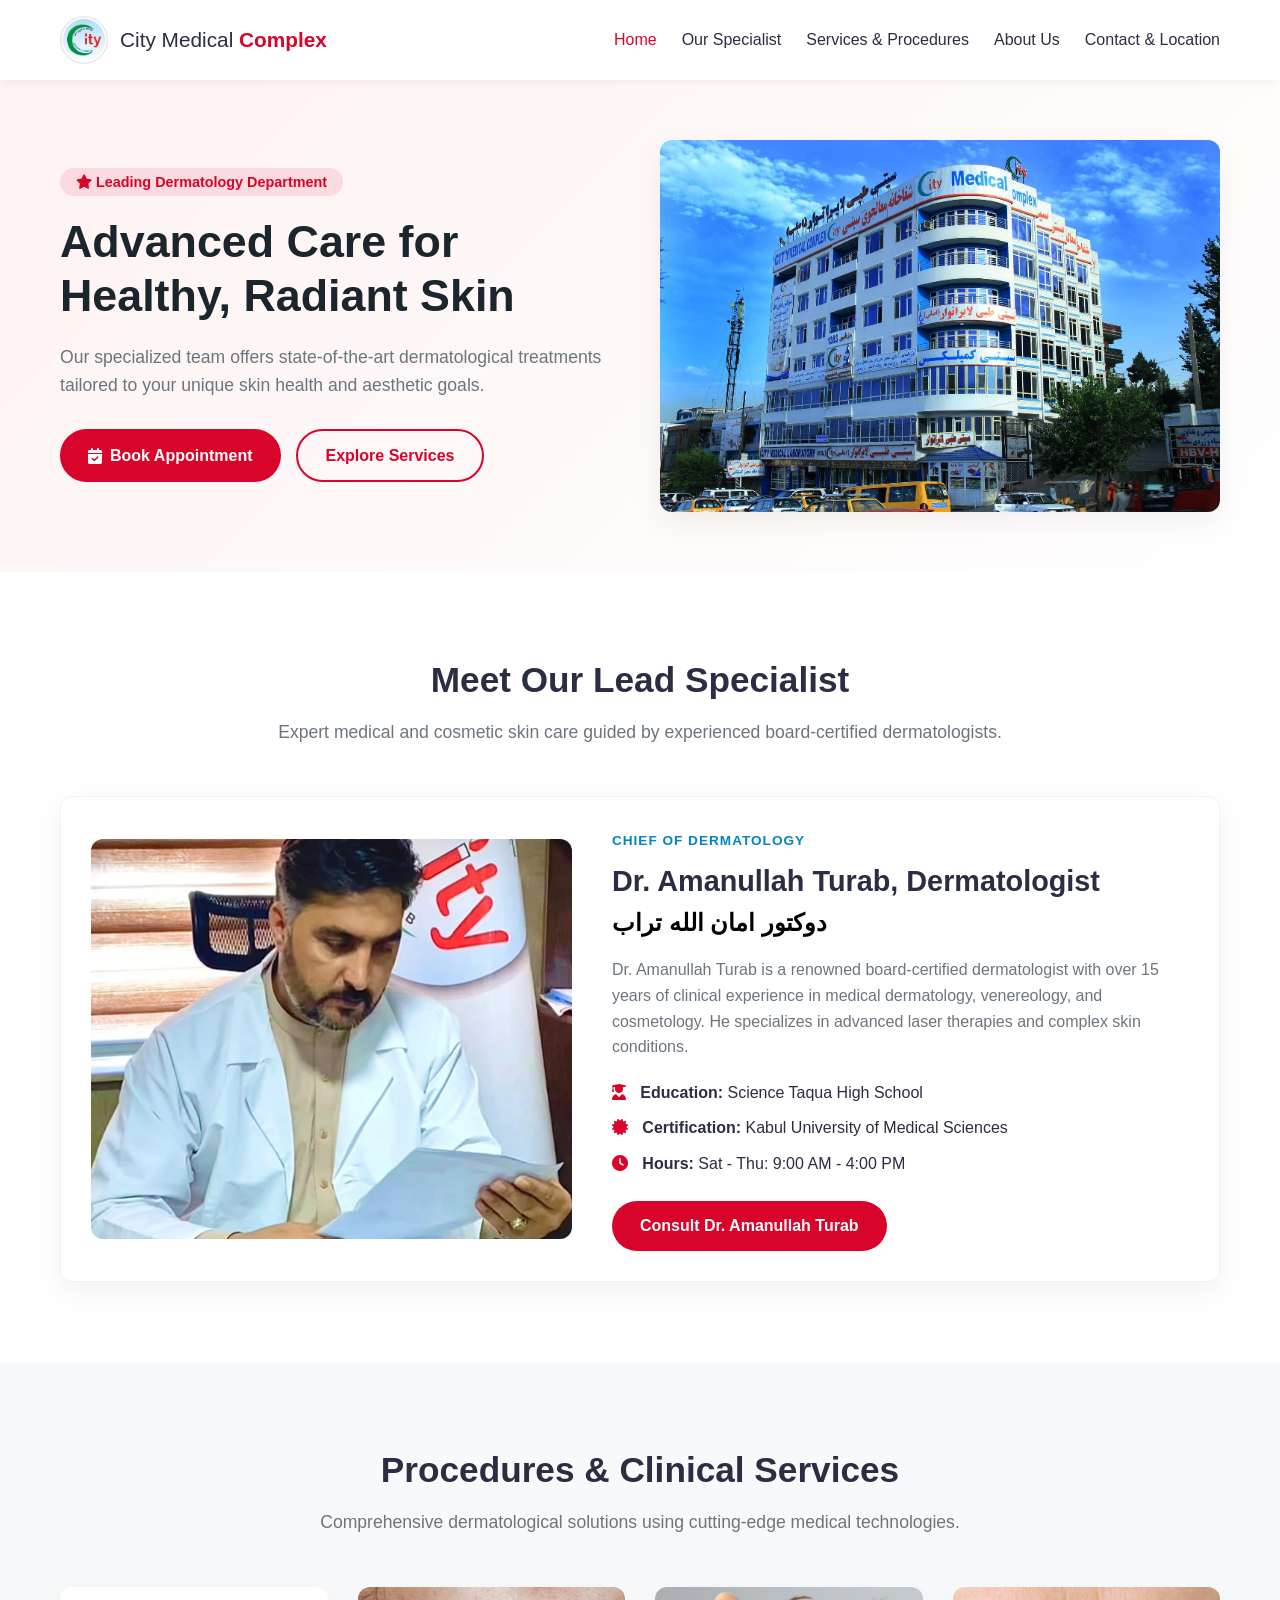
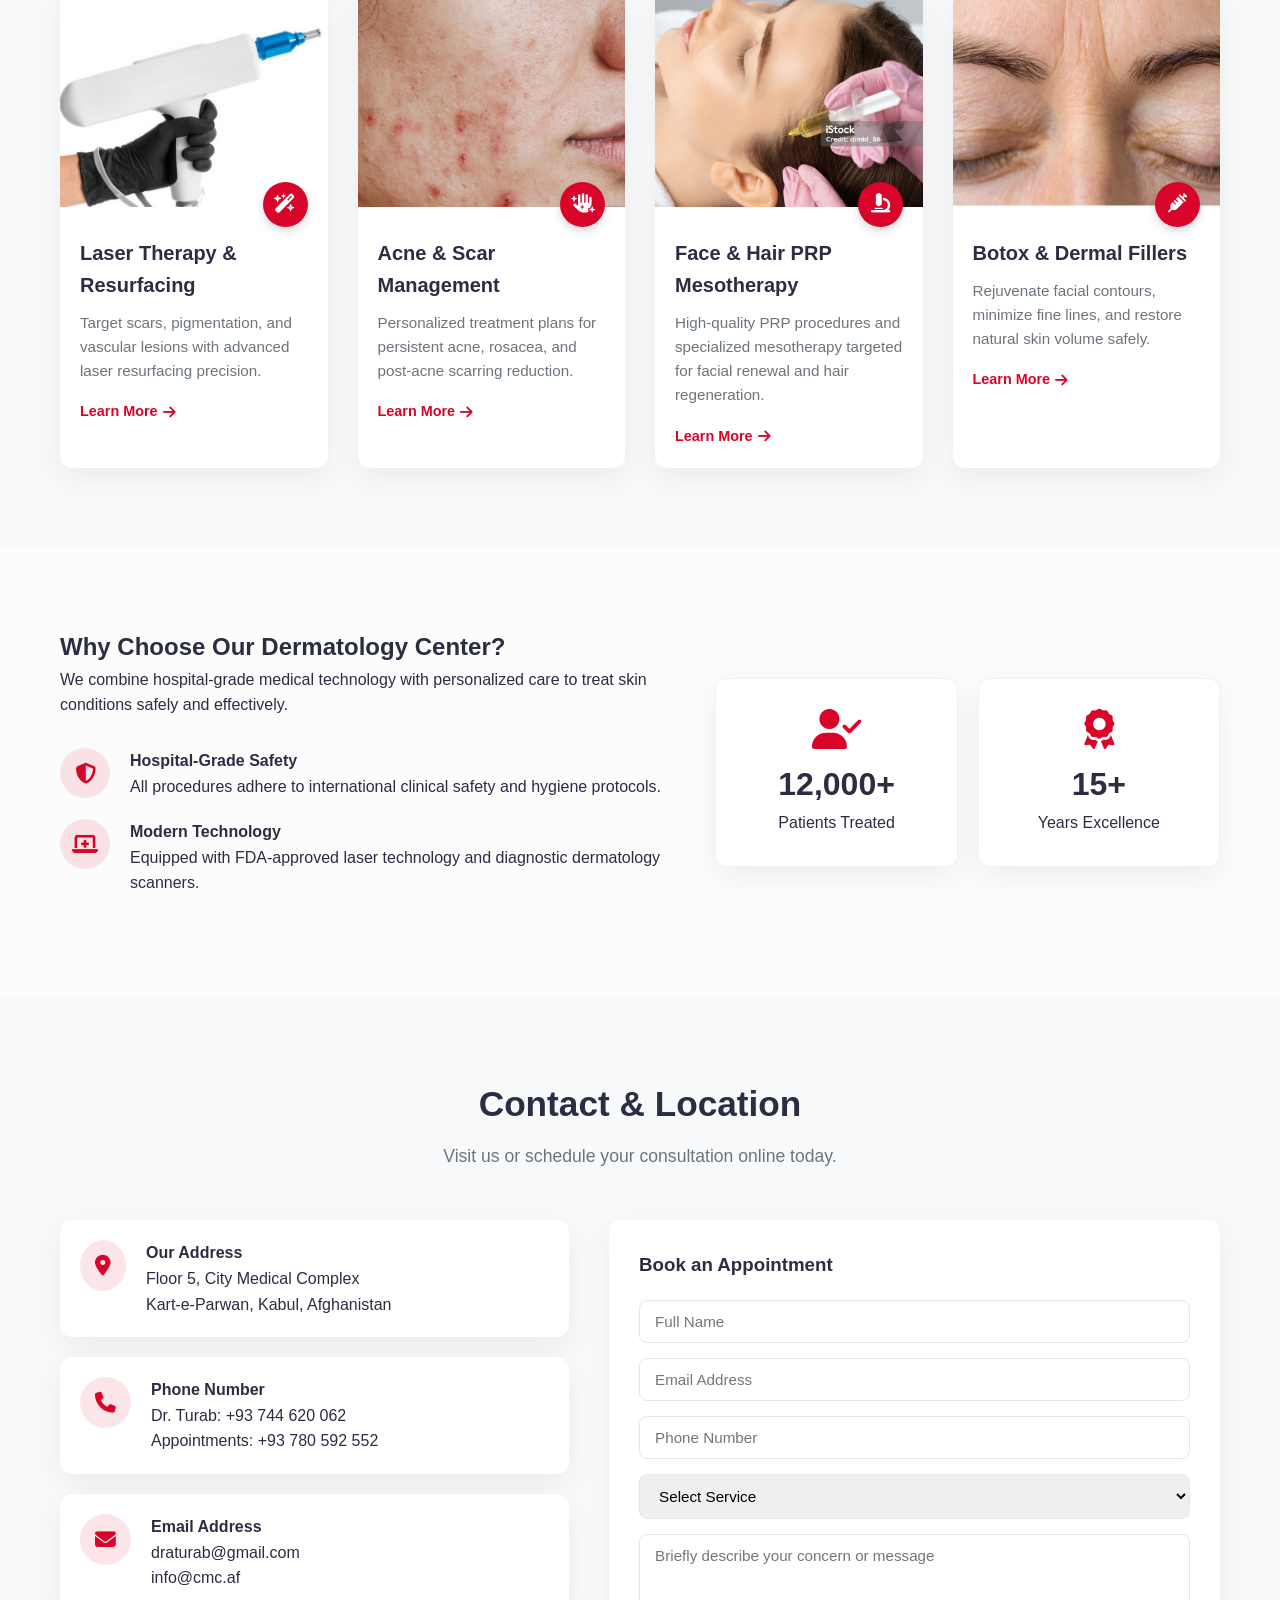
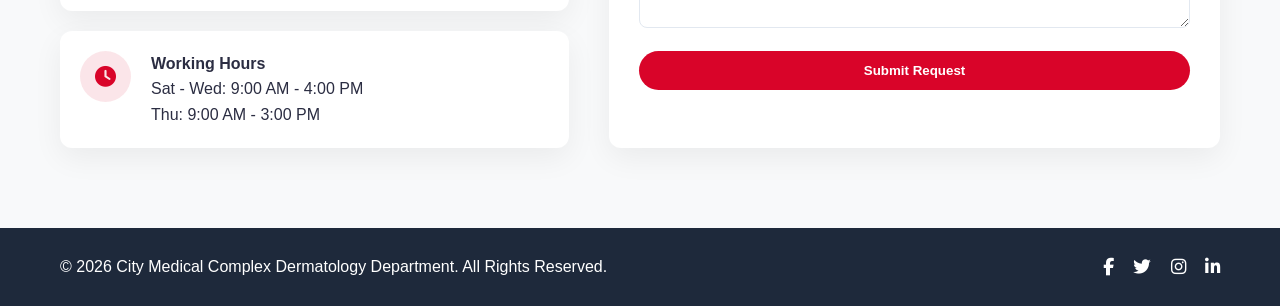
==== commit d49b37de: "Add files via upload" ====
--- a/index.html
+++ b/index.html
@@ -60,7 +60,7 @@
             </div>
             <div class="specialist-card">
                 <div class="specialist-img">
-                    <img src="@r07qxo  - R⤓Download 2.jpg" alt="Dr. Amanullah Turab">
+                    <img src="image7766.JPG" alt="Dr. Amanullah Turab">
                 </div>
                 <div class="specialist-info">
                     <span class="spec-title">Chief of Dermatology</span>
--- a/styles.css
+++ b/styles.css
@@ -255,10 +255,10 @@
 }
 
 .bilingual-name {
-    font-size: 1.4rem;
-    color: var(--primary-color);
+    font-size: 1.5rem;
+    color: black;
     margin-bottom: 15px;
-    font-weight: 600;
+    font-weight: 800;
 }
 
 .specialist-info .bio {
